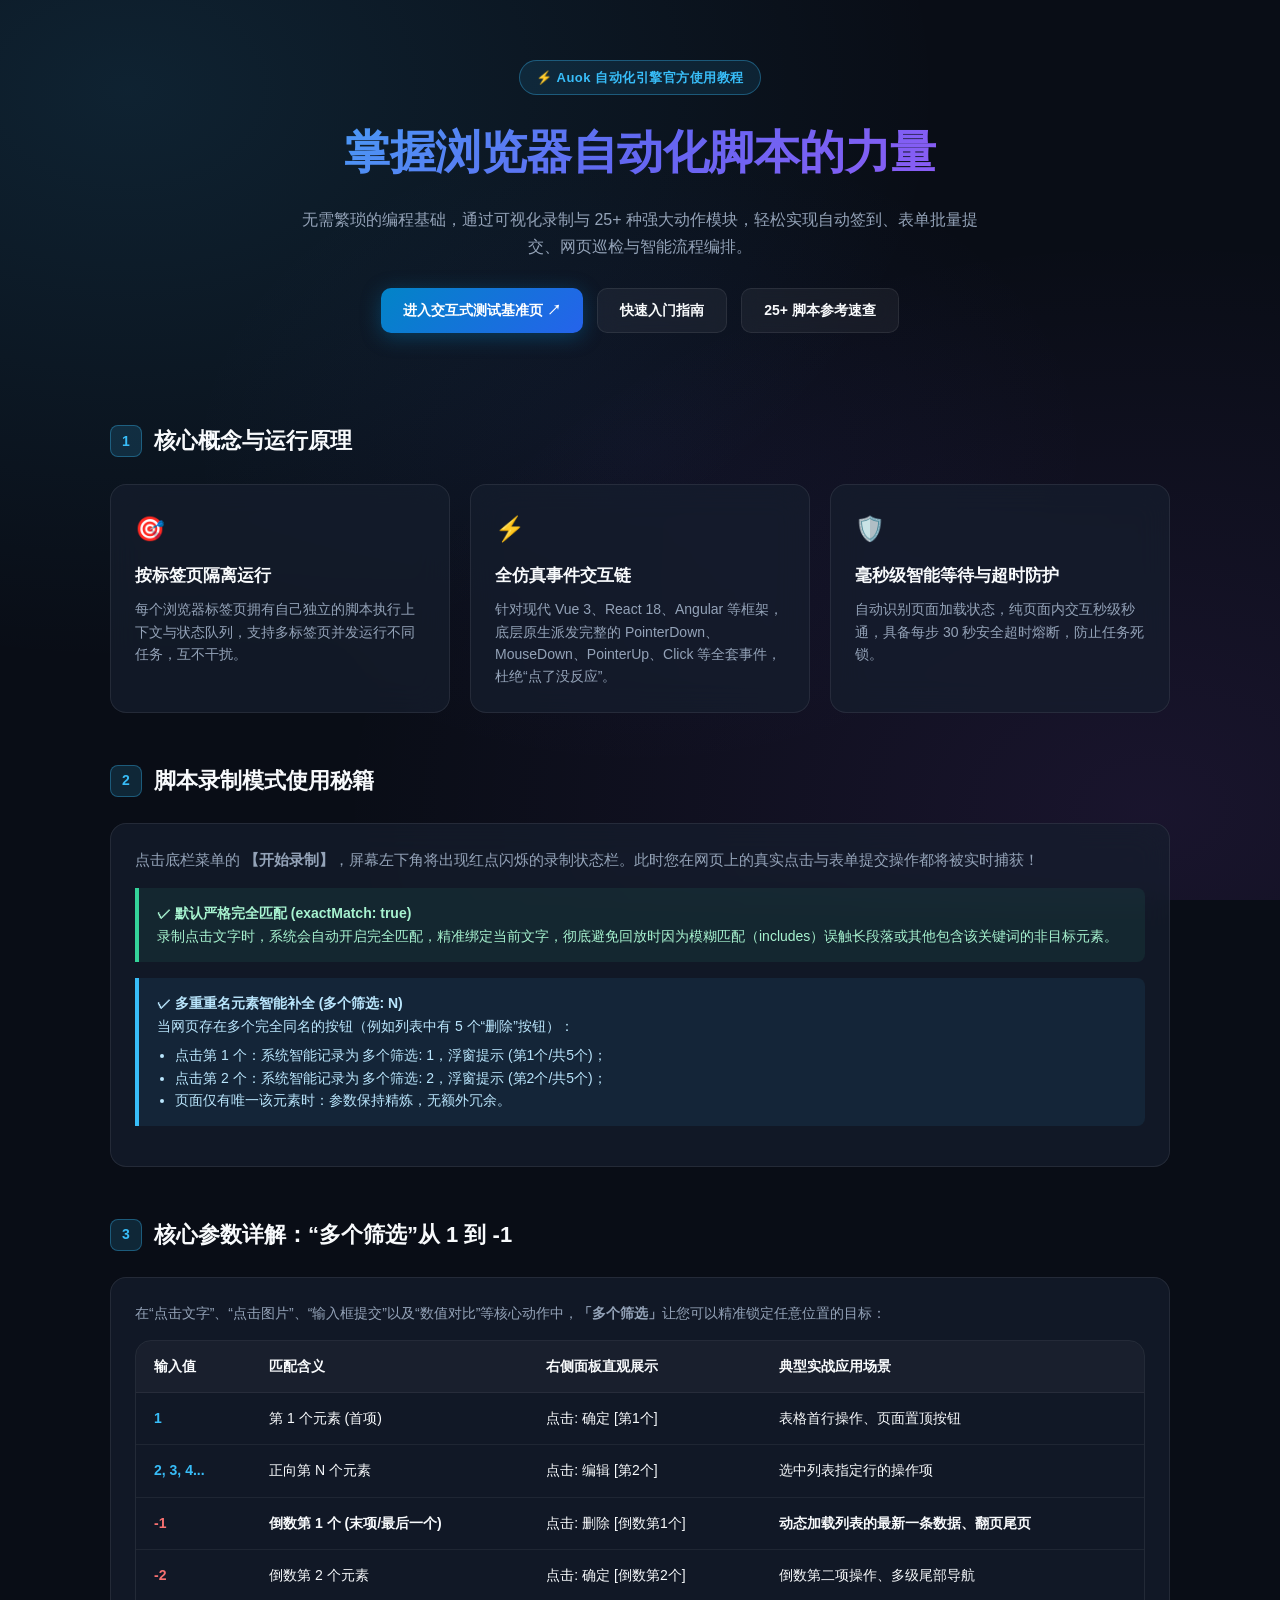
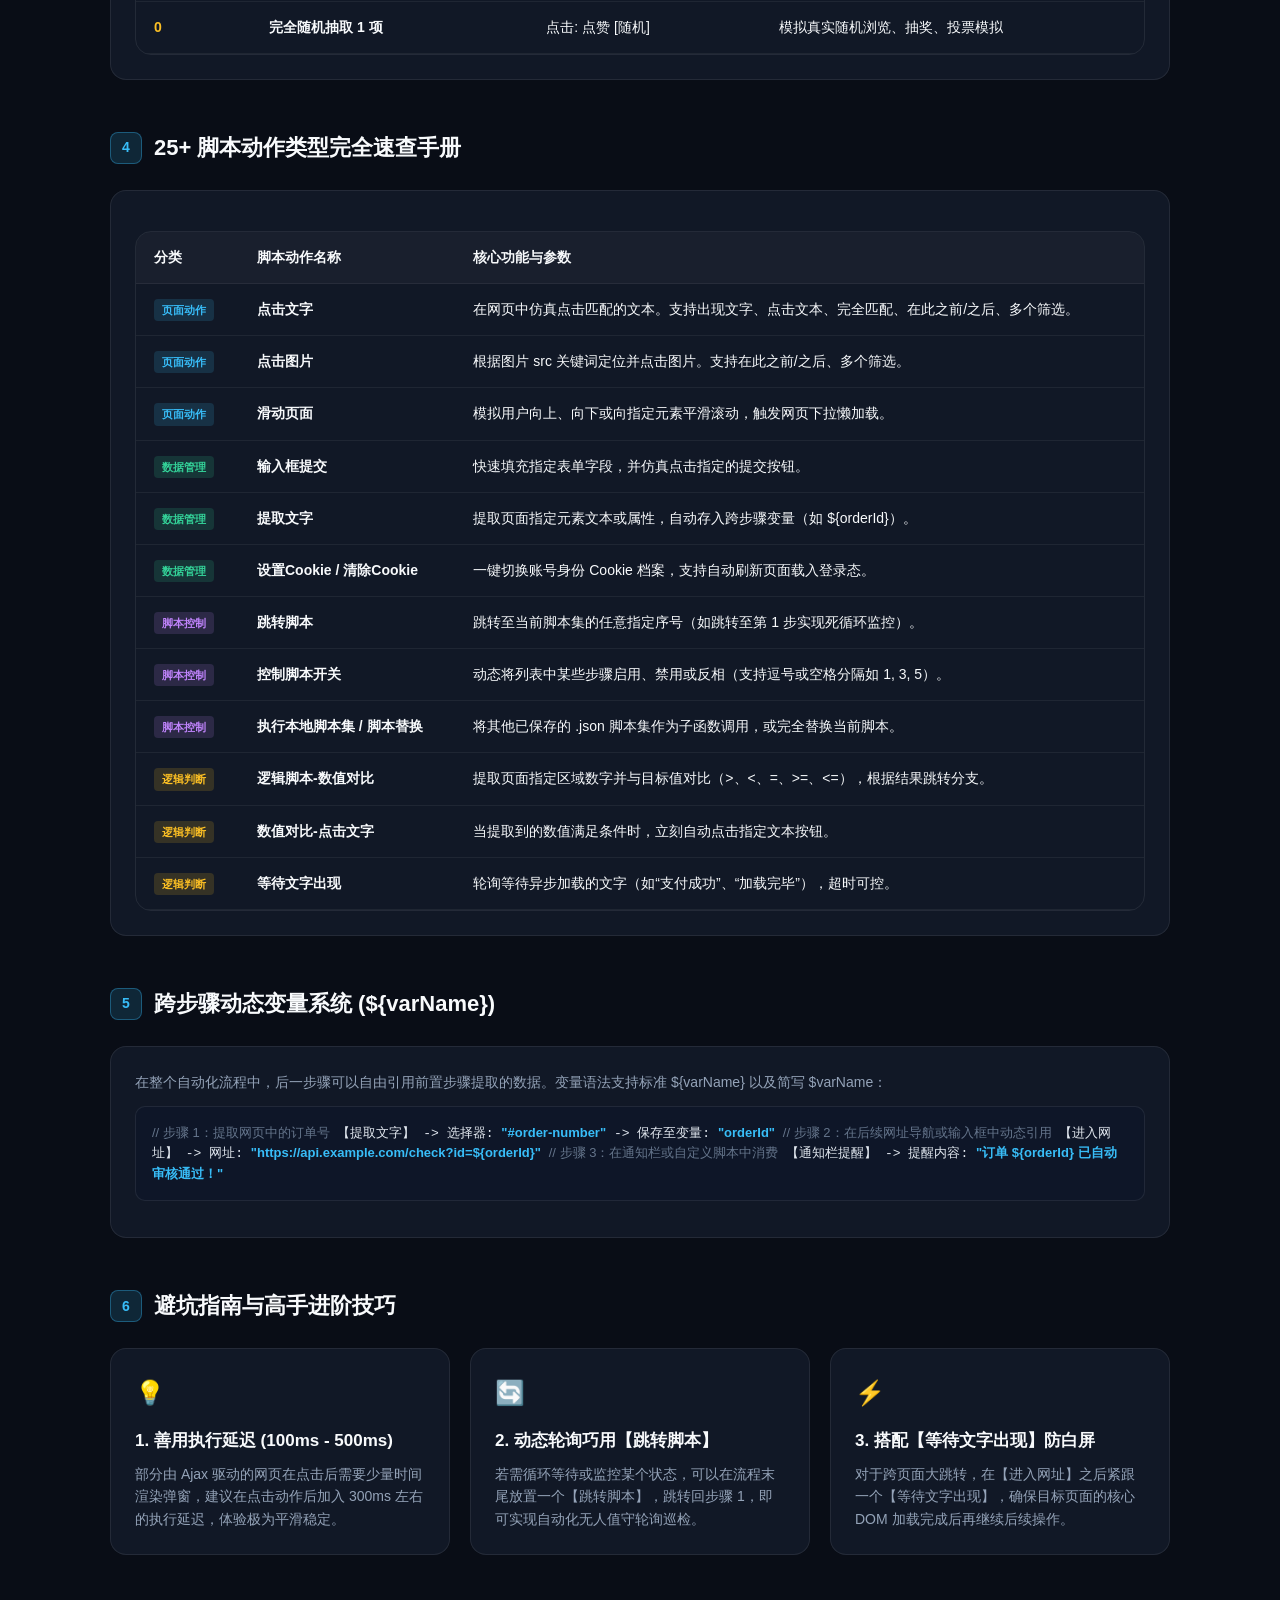
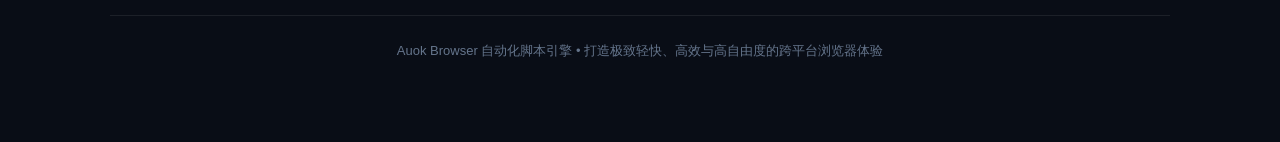
==== assets/guide.html @ c499e5ed "added" ====
<!DOCTYPE html>
<html lang="zh-CN">
<head>
  <meta charset="UTF-8">
  <meta name="viewport" content="width=device-width, initial-scale=1.0">
  <title>Auok 浏览器自动化脚本引擎完全指南教程</title>
  <style>
    :root {
      --bg-dark: #090d16;
      --bg-card: rgba(22, 30, 46, 0.7);
      --bg-card-hover: rgba(30, 41, 64, 0.85);
      --border: rgba(255, 255, 255, 0.08);
      --border-active: rgba(56, 189, 248, 0.35);
      --primary: #38bdf8;
      --primary-gradient: linear-gradient(135deg, #38bdf8 0%, #6366f1 50%, #a855f7 100%);
      --accent-purple: #c084fc;
      --accent-green: #34d399;
      --accent-amber: #fbbf24;
      --accent-rose: #fb7185;
      --text-main: #f8fafc;
      --text-sub: #94a3b8;
      --text-dim: #64748b;
      --code-bg: rgba(15, 23, 42, 0.85);
      --radius-lg: 16px;
      --radius-md: 10px;
    }

    * {
      box-sizing: border-box;
      margin: 0;
      padding: 0;
      font-family: -apple-system, BlinkMacSystemFont, "Segoe UI", Roboto, "PingFang SC", "Microsoft YaHei", sans-serif;
    }

    body {
      background-color: var(--bg-dark);
      background-image: 
        radial-gradient(at 10% 10%, rgba(56, 189, 248, 0.12) 0px, transparent 50%),
        radial-gradient(at 90% 90%, rgba(168, 85, 247, 0.1) 0px, transparent 50%),
        radial-gradient(at 50% 50%, rgba(99, 102, 241, 0.06) 0px, transparent 50%);
      background-attachment: fixed;
      color: var(--text-main);
      line-height: 1.65;
      padding-bottom: 80px;
    }

    /* Container & Layout */
    .container {
      max-width: 1100px;
      margin: 0 auto;
      padding: 0 20px;
    }

    /* Hero Banner */
    .hero {
      padding: 60px 0 40px;
      text-align: center;
      position: relative;
    }
    .hero-badge {
      display: inline-flex;
      align-items: center;
      gap: 6px;
      padding: 6px 16px;
      border-radius: 9999px;
      background: rgba(56, 189, 248, 0.1);
      border: 1px solid var(--border-active);
      color: var(--primary);
      font-size: 13px;
      font-weight: 600;
      margin-bottom: 20px;
      letter-spacing: 0.5px;
    }
    .hero h1 {
      font-size: clamp(32px, 5vw, 46px);
      font-weight: 800;
      background: var(--primary-gradient);
      -webkit-background-clip: text;
      background-clip: text;
      -webkit-text-fill-color: transparent;
      margin-bottom: 16px;
      letter-spacing: -0.5px;
    }
    .hero p {
      font-size: 16px;
      color: var(--text-sub);
      max-width: 700px;
      margin: 0 auto 28px;
    }
    .hero-actions {
      display: flex;
      justify-content: center;
      gap: 14px;
      flex-wrap: wrap;
    }

    /* Modern Buttons */
    .btn {
      display: inline-flex;
      align-items: center;
      gap: 8px;
      padding: 10px 22px;
      border-radius: var(--radius-md);
      font-size: 14px;
      font-weight: 600;
      text-decoration: none;
      transition: all 0.25s ease;
      cursor: pointer;
      border: none;
    }
    .btn-primary {
      background: linear-gradient(135deg, #0284c7, #2563eb);
      color: #fff;
      box-shadow: 0 4px 20px rgba(2, 132, 199, 0.35);
    }
    .btn-primary:hover {
      box-shadow: 0 6px 24px rgba(2, 132, 199, 0.5);
      transform: translateY(-2px);
    }
    .btn-glass {
      background: rgba(255, 255, 255, 0.05);
      color: var(--text-main);
      border: 1px solid var(--border);
      backdrop-filter: blur(10px);
    }
    .btn-glass:hover {
      background: rgba(255, 255, 255, 0.1);
      border-color: var(--border-active);
      transform: translateY(-2px);
    }

    /* Section Styles */
    section {
      margin-top: 50px;
    }
    .section-header {
      margin-bottom: 24px;
      display: flex;
      align-items: center;
      gap: 12px;
    }
    .section-num {
      width: 32px;
      height: 32px;
      border-radius: 8px;
      background: rgba(56, 189, 248, 0.15);
      color: var(--primary);
      display: flex;
      align-items: center;
      justify-content: center;
      font-weight: 700;
      font-size: 14px;
      border: 1px solid var(--border-active);
    }
    .section-title {
      font-size: 22px;
      font-weight: 700;
      color: var(--text-main);
    }

    /* Glass Cards */
    .card-grid {
      display: grid;
      grid-template-columns: repeat(auto-fit, minmax(320px, 1fr));
      gap: 20px;
    }
    .card {
      background: var(--bg-card);
      backdrop-filter: blur(16px);
      -webkit-backdrop-filter: blur(16px);
      border: 1px solid var(--border);
      border-radius: var(--radius-lg);
      padding: 24px;
      transition: all 0.3s ease;
      position: relative;
      overflow: hidden;
    }
    .card:hover {
      background: var(--bg-card-hover);
      border-color: var(--border-active);
      box-shadow: 0 12px 30px -10px rgba(0, 0, 0, 0.4);
      transform: translateY(-2px);
    }
    .card-icon {
      font-size: 24px;
      margin-bottom: 14px;
      display: inline-block;
    }
    .card h3 {
      font-size: 17px;
      font-weight: 600;
      margin-bottom: 8px;
      color: var(--text-main);
    }
    .card p {
      font-size: 14px;
      color: var(--text-sub);
      line-height: 1.6;
    }

    /* Highlight Alerts */
    .alert {
      background: rgba(56, 189, 248, 0.08);
      border-left: 4px solid var(--primary);
      border-radius: 0 8px 8px 0;
      padding: 14px 18px;
      margin: 16px 0;
      font-size: 14px;
      color: #bae6fd;
    }
    .alert-success {
      background: rgba(52, 211, 153, 0.08);
      border-left-color: var(--accent-green);
      color: #a7f3d0;
    }
    .alert-warning {
      background: rgba(251, 191, 36, 0.08);
      border-left-color: var(--accent-amber);
      color: #fde68a;
    }

    /* Code Blocks & Examples */
    .code-box {
      background: var(--code-bg);
      border: 1px solid rgba(255, 255, 255, 0.08);
      border-radius: var(--radius-md);
      padding: 16px;
      margin: 12px 0;
      font-family: Consolas, Monaco, "Courier New", monospace;
      font-size: 13px;
      color: #e2e8f0;
      overflow-x: auto;
      line-height: 1.5;
    }
    .code-box .highlight {
      color: var(--primary);
      font-weight: bold;
    }
    .code-box .comment {
      color: var(--text-dim);
    }

    /* Interactive Table */
    .table-box {
      width: 100%;
      overflow-x: auto;
      border: 1px solid var(--border);
      border-radius: var(--radius-lg);
      margin-top: 16px;
    }
    table {
      width: 100%;
      border-collapse: collapse;
      font-size: 14px;
      text-align: left;
    }
    th, td {
      padding: 14px 18px;
      border-bottom: 1px solid rgba(255, 255, 255, 0.06);
    }
    th {
      background: rgba(255, 255, 255, 0.03);
      color: var(--text-main);
      font-weight: 600;
    }
    tr:hover td {
      background: rgba(255, 255, 255, 0.02);
    }
    .tag {
      display: inline-block;
      padding: 2px 8px;
      border-radius: 4px;
      font-size: 11px;
      font-weight: 600;
    }
    .tag-blue { background: rgba(56, 189, 248, 0.15); color: #38bdf8; }
    .tag-purple { background: rgba(192, 132, 252, 0.15); color: #c084fc; }
    .tag-green { background: rgba(52, 211, 153, 0.15); color: #34d399; }
    .tag-amber { background: rgba(251, 191, 36, 0.15); color: #fbbf24; }

    /* Footer */
    footer {
      text-align: center;
      margin-top: 60px;
      padding-top: 24px;
      border-top: 1px solid var(--border);
      color: var(--text-dim);
      font-size: 13px;
    }
  </style>
</head>
<body>
  <div class="container">
    <!-- Hero Banner -->
    <header class="hero">
      <div class="hero-badge">⚡ Auok 自动化引擎官方使用教程</div>
      <h1>掌握浏览器自动化脚本的力量</h1>
      <p>无需繁琐的编程基础，通过可视化录制与 25+ 种强大动作模块，轻松实现自动签到、表单批量提交、网页巡检与智能流程编排。</p>
      <div class="hero-actions">
        <a href="test_page.html" class="btn btn-primary">进入交互式测试基准页 ↗</a>
        <a href="#quickstart" class="btn btn-glass">快速入门指南</a>
        <a href="#script-types" class="btn btn-glass">25+ 脚本参考速查</a>
      </div>
    </header>

    <!-- 1. 快速入门 -->
    <section id="quickstart">
      <div class="section-header">
        <div class="section-num">1</div>
        <h2 class="section-title">核心概念与运行原理</h2>
      </div>
      <div class="card-grid">
        <div class="card">
          <div class="card-icon">🎯</div>
          <h3>按标签页隔离运行</h3>
          <p>每个浏览器标签页拥有自己独立的脚本执行上下文与状态队列，支持多标签页并发运行不同任务，互不干扰。</p>
        </div>
        <div class="card">
          <div class="card-icon">⚡</div>
          <h3>全仿真事件交互链</h3>
          <p>针对现代 Vue 3、React 18、Angular 等框架，底层原生派发完整的 PointerDown、MouseDown、PointerUp、Click 等全套事件，杜绝“点了没反应”。</p>
        </div>
        <div class="card">
          <div class="card-icon">🛡️</div>
          <h3>毫秒级智能等待与超时防护</h3>
          <p>自动识别页面加载状态，纯页面内交互秒级秒通，具备每步 30 秒安全超时熔断，防止任务死锁。</p>
        </div>
      </div>
    </section>

    <!-- 2. 可视化录制模式秘籍 -->
    <section id="recording">
      <div class="section-header">
        <div class="section-num">2</div>
        <h2 class="section-title">脚本录制模式使用秘籍</h2>
      </div>
      <div class="card">
        <p style="margin-bottom: 14px; font-size: 15px;">
          点击底栏菜单的 <strong>【开始录制】</strong>，屏幕左下角将出现红点闪烁的录制状态栏。此时您在网页上的真实点击与表单提交操作都将被实时捕获！
        </p>

        <div class="alert alert-success">
          <strong>✓ 默认严格完全匹配 (exactMatch: true)</strong><br>
          录制点击文字时，系统会自动开启完全匹配，精准绑定当前文字，彻底避免回放时因为模糊匹配（includes）误触长段落或其他包含该关键词的非目标元素。
        </div>

        <div class="alert">
          <strong>✓ 多重重名元素智能补全 (多个筛选: N)</strong><br>
          当网页存在多个完全同名的按钮（例如列表中有 5 个“删除”按钮）：
          <ul style="margin: 6px 0 0 18px; line-height: 1.6;">
            <li>点击第 1 个：系统智能记录为 <code>多个筛选: 1</code>，浮窗提示 <code>(第1个/共5个)</code>；</li>
            <li>点击第 2 个：系统智能记录为 <code>多个筛选: 2</code>，浮窗提示 <code>(第2个/共5个)</code>；</li>
            <li>页面仅有唯一该元素时：参数保持精炼，无额外冗余。</li>
          </ul>
        </div>
      </div>
    </section>

    <!-- 3. “多个筛选”参数核心法则 -->
    <section id="multi-selection">
      <div class="section-header">
        <div class="section-num">3</div>
        <h2 class="section-title">核心参数详解：“多个筛选”从 1 到 -1</h2>
      </div>
      <div class="card">
        <p style="margin-bottom: 14px;">
          在“点击文字”、“点击图片”、“输入框提交”以及“数值对比”等核心动作中，<strong>「多个筛选」</strong>让您可以精准锁定任意位置的目标：
        </p>
        <div class="table-box">
          <table>
            <thead>
              <tr>
                <th>输入值</th>
                <th>匹配含义</th>
                <th>右侧面板直观展示</th>
                <th>典型实战应用场景</th>
              </tr>
            </thead>
            <tbody>
              <tr>
                <td><strong style="color: #38bdf8;">1</strong></td>
                <td>第 1 个元素 (首项)</td>
                <td><code>点击: 确定 [第1个]</code></td>
                <td>表格首行操作、页面置顶按钮</td>
              </tr>
              <tr>
                <td><strong style="color: #38bdf8;">2, 3, 4...</strong></td>
                <td>正向第 N 个元素</td>
                <td><code>点击: 编辑 [第2个]</code></td>
                <td>选中列表指定行的操作项</td>
              </tr>
              <tr>
                <td><strong style="color: #f87171;">-1</strong></td>
                <td><strong>倒数第 1 个 (末项/最后一个)</strong></td>
                <td><code>点击: 删除 [倒数第1个]</code></td>
                <td><strong>动态加载列表的最新一条数据、翻页尾页</strong></td>
              </tr>
              <tr>
                <td><strong style="color: #f87171;">-2</strong></td>
                <td>倒数第 2 个元素</td>
                <td><code>点击: 确定 [倒数第2个]</code></td>
                <td>倒数第二项操作、多级尾部导航</td>
              </tr>
              <tr>
                <td><strong style="color: #fbbf24;">0</strong></td>
                <td><strong>完全随机抽取 1 项</strong></td>
                <td><code>点击: 点赞 [随机]</code></td>
                <td>模拟真实随机浏览、抽奖、投票模拟</td>
              </tr>
            </tbody>
          </table>
        </div>
      </div>
    </section>

    <!-- 4. 25+ 脚本类型参考手册 -->
    <section id="script-types">
      <div class="section-header">
        <div class="section-num">4</div>
        <h2 class="section-title">25+ 脚本动作类型完全速查手册</h2>
      </div>
      <div class="card">
        <div class="table-box">
          <table>
            <thead>
              <tr>
                <th>分类</th>
                <th>脚本动作名称</th>
                <th>核心功能与参数</th>
              </tr>
            </thead>
            <tbody>
              <tr>
                <td><span class="tag tag-blue">页面动作</span></td>
                <td><strong>点击文字</strong></td>
                <td>在网页中仿真点击匹配的文本。支持出现文字、点击文本、完全匹配、在此之前/之后、多个筛选。</td>
              </tr>
              <tr>
                <td><span class="tag tag-blue">页面动作</span></td>
                <td><strong>点击图片</strong></td>
                <td>根据图片 src 关键词定位并点击图片。支持在此之前/之后、多个筛选。</td>
              </tr>
              <tr>
                <td><span class="tag tag-blue">页面动作</span></td>
                <td><strong>滑动页面</strong></td>
                <td>模拟用户向上、向下或向指定元素平滑滚动，触发网页下拉懒加载。</td>
              </tr>
              <tr>
                <td><span class="tag tag-green">数据管理</span></td>
                <td><strong>输入框提交</strong></td>
                <td>快速填充指定表单字段，并仿真点击指定的提交按钮。</td>
              </tr>
              <tr>
                <td><span class="tag tag-green">数据管理</span></td>
                <td><strong>提取文字</strong></td>
                <td>提取页面指定元素文本或属性，自动存入跨步骤变量（如 <code>${orderId}</code>）。</td>
              </tr>
              <tr>
                <td><span class="tag tag-green">数据管理</span></td>
                <td><strong>设置Cookie / 清除Cookie</strong></td>
                <td>一键切换账号身份 Cookie 档案，支持自动刷新页面载入登录态。</td>
              </tr>
              <tr>
                <td><span class="tag tag-purple">脚本控制</span></td>
                <td><strong>跳转脚本</strong></td>
                <td>跳转至当前脚本集的任意指定序号（如跳转至第 1 步实现死循环监控）。</td>
              </tr>
              <tr>
                <td><span class="tag tag-purple">脚本控制</span></td>
                <td><strong>控制脚本开关</strong></td>
                <td>动态将列表中某些步骤启用、禁用或反相（支持逗号或空格分隔如 <code>1, 3, 5</code>）。</td>
              </tr>
              <tr>
                <td><span class="tag tag-purple">脚本控制</span></td>
                <td><strong>执行本地脚本集 / 脚本替换</strong></td>
                <td>将其他已保存的 <code>.json</code> 脚本集作为子函数调用，或完全替换当前脚本。</td>
              </tr>
              <tr>
                <td><span class="tag tag-amber">逻辑判断</span></td>
                <td><strong>逻辑脚本-数值对比</strong></td>
                <td>提取页面指定区域数字并与目标值对比（&gt;、&lt;、=、&gt;=、&lt;=），根据结果跳转分支。</td>
              </tr>
              <tr>
                <td><span class="tag tag-amber">逻辑判断</span></td>
                <td><strong>数值对比-点击文字</strong></td>
                <td>当提取到的数值满足条件时，立刻自动点击指定文本按钮。</td>
              </tr>
              <tr>
                <td><span class="tag tag-amber">逻辑判断</span></td>
                <td><strong>等待文字出现</strong></td>
                <td>轮询等待异步加载的文字（如“支付成功”、“加载完毕”），超时可控。</td>
              </tr>
            </tbody>
          </table>
        </div>
      </div>
    </section>

    <!-- 5. 变量系统与实战范例 -->
    <section id="variables">
      <div class="section-header">
        <div class="section-num">5</div>
        <h2 class="section-title">跨步骤动态变量系统 (${varName})</h2>
      </div>
      <div class="card">
        <p style="margin-bottom: 12px;">
          在整个自动化流程中，后一步骤可以自由引用前置步骤提取的数据。变量语法支持标准 <code>${varName}</code> 以及简写 <code>$varName</code>：
        </p>

        <div class="code-box">
<span class="comment">// 步骤 1：提取网页中的订单号</span>
【提取文字】 -> 选择器: <span class="highlight">"#order-number"</span> -> 保存至变量: <span class="highlight">"orderId"</span>

<span class="comment">// 步骤 2：在后续网址导航或输入框中动态引用</span>
【进入网址】 -> 网址: <span class="highlight">"https://api.example.com/check?id=${orderId}"</span>

<span class="comment">// 步骤 3：在通知栏或自定义脚本中消费</span>
【通知栏提醒】 -> 提醒内容: <span class="highlight">"订单 ${orderId} 已自动审核通过！"</span>
        </div>
      </div>
    </section>

    <!-- 6. 避坑指南与最佳实践 -->
    <section id="best-practices">
      <div class="section-header">
        <div class="section-num">6</div>
        <h2 class="section-title">避坑指南与高手进阶技巧</h2>
      </div>
      <div class="card-grid">
        <div class="card">
          <div class="card-icon">💡</div>
          <h3>1. 善用执行延迟 (100ms - 500ms)</h3>
          <p>部分由 Ajax 驱动的网页在点击后需要少量时间渲染弹窗，建议在点击动作后加入 300ms 左右的执行延迟，体验极为平滑稳定。</p>
        </div>
        <div class="card">
          <div class="card-icon">🔄</div>
          <h3>2. 动态轮询巧用【跳转脚本】</h3>
          <p>若需循环等待或监控某个状态，可以在流程末尾放置一个【跳转脚本】，跳转回步骤 1，即可实现自动化无人值守轮询巡检。</p>
        </div>
        <div class="card">
          <div class="card-icon">⚡</div>
          <h3>3. 搭配【等待文字出现】防白屏</h3>
          <p>对于跨页面大跳转，在【进入网址】之后紧跟一个【等待文字出现】，确保目标页面的核心 DOM 加载完成后再继续后续操作。</p>
        </div>
      </div>
    </section>

    <!-- Footer -->
    <footer>
      <p>Auok Browser 自动化脚本引擎 &bull; 打造极致轻快、高效与高自由度的跨平台浏览器体验</p>
    </footer>
  </div>
</body>
</html>
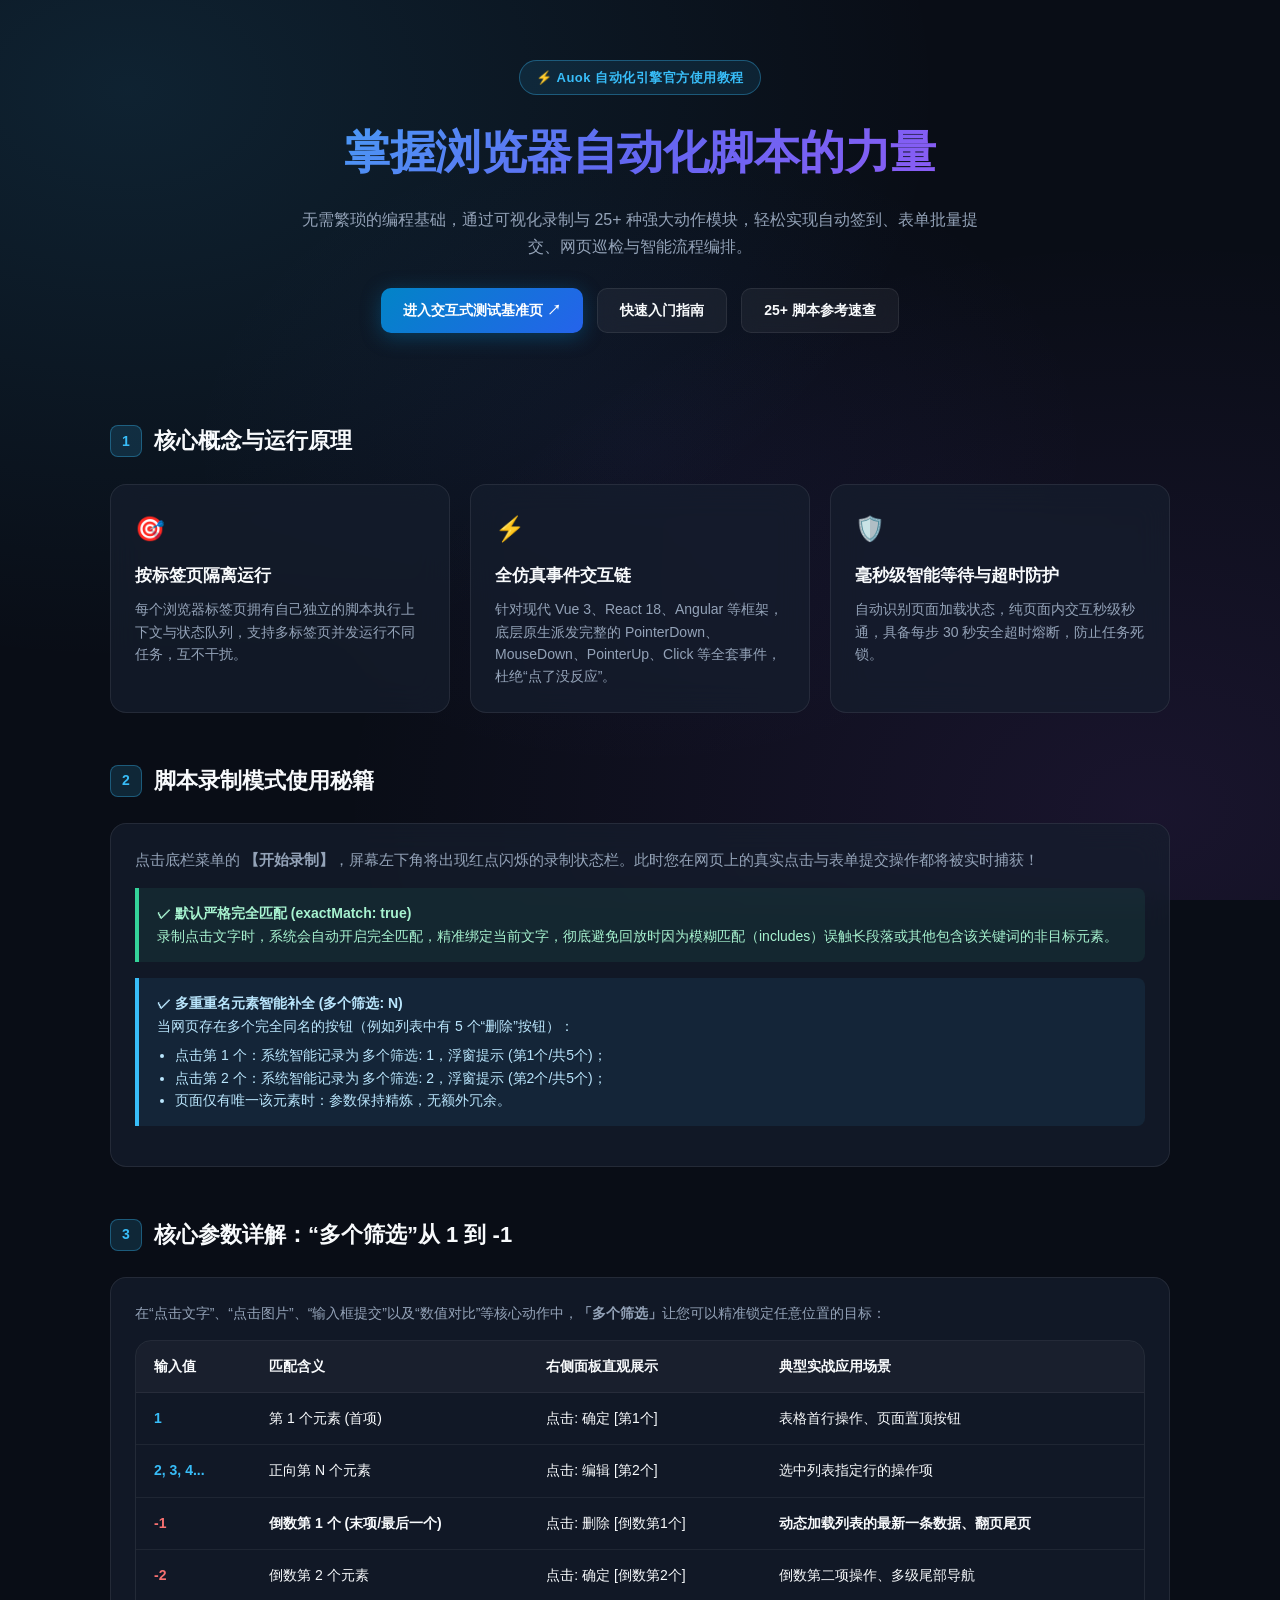
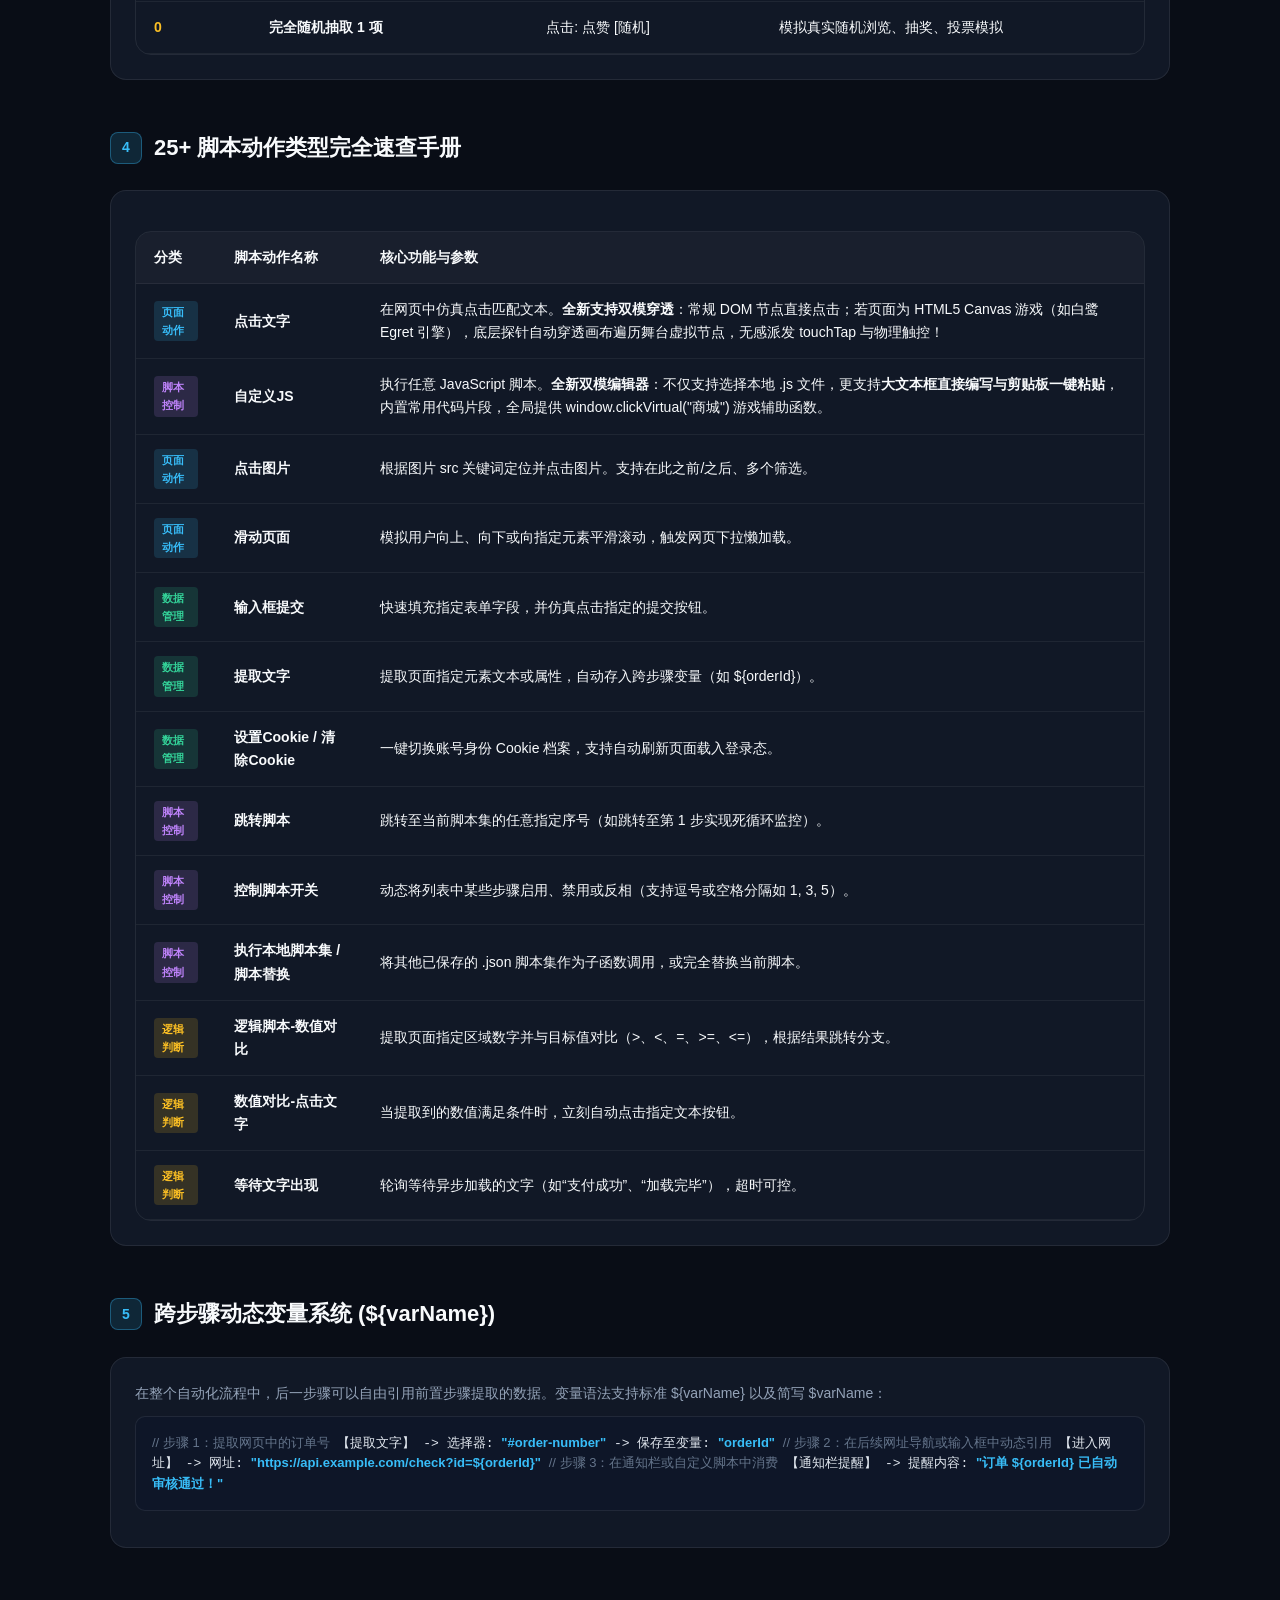
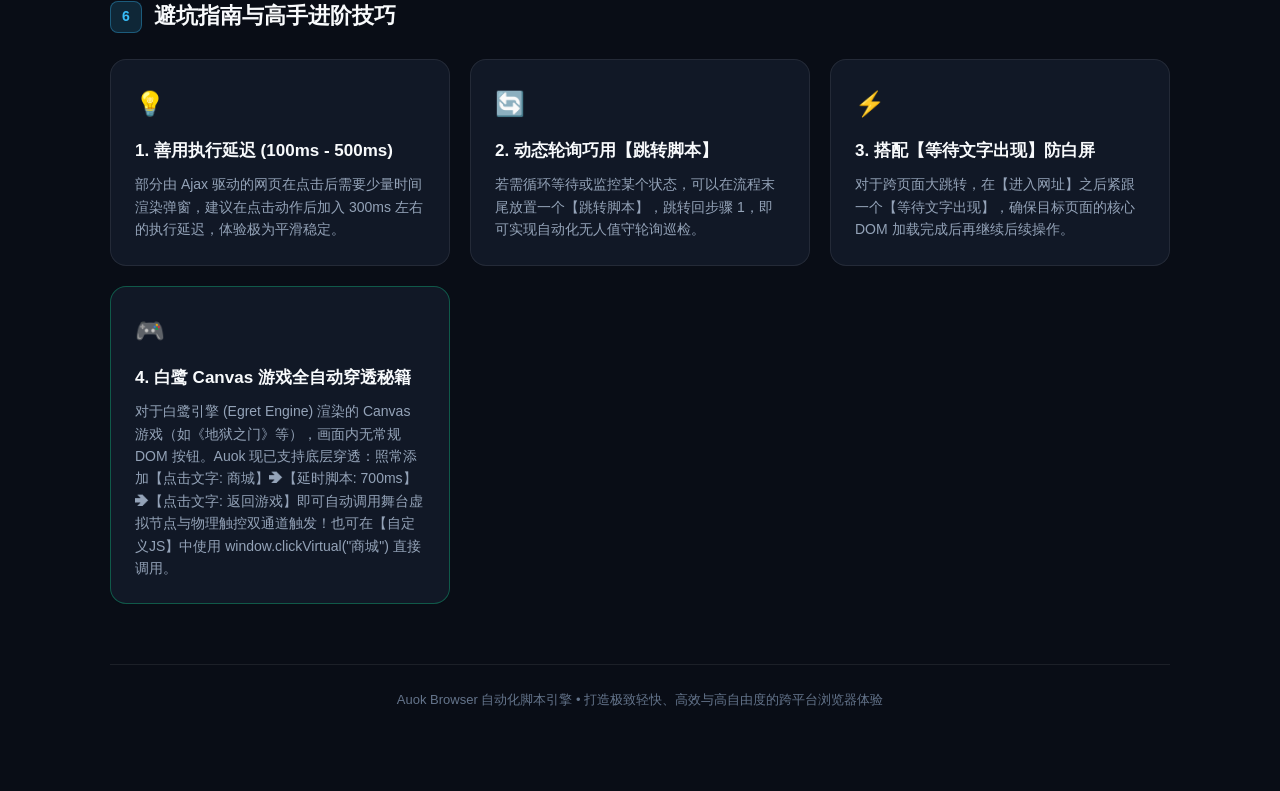
==== commit cd0e6f7f: "added" ====
--- a/assets/guide.html
+++ b/assets/guide.html
@@ -433,7 +433,12 @@
               <tr>
                 <td><span class="tag tag-blue">页面动作</span></td>
                 <td><strong>点击文字</strong></td>
-                <td>在网页中仿真点击匹配的文本。支持出现文字、点击文本、完全匹配、在此之前/之后、多个筛选。</td>
+                <td>在网页中仿真点击匹配文本。<strong>全新支持双模穿透</strong>：常规 DOM 节点直接点击；若页面为 HTML5 Canvas 游戏（如白鹭 Egret 引擎），底层探针自动穿透画布遍历舞台虚拟节点，无感派发 touchTap 与物理触控！</td>
+              </tr>
+              <tr>
+                <td><span class="tag tag-purple">脚本控制</span></td>
+                <td><strong>自定义JS</strong></td>
+                <td>执行任意 JavaScript 脚本。<strong>全新双模编辑器</strong>：不仅支持选择本地 <code>.js</code> 文件，更支持<strong>大文本框直接编写与剪贴板一键粘贴</strong>，内置常用代码片段，全局提供 <code>window.clickVirtual("商城")</code> 游戏辅助函数。</td>
               </tr>
               <tr>
                 <td><span class="tag tag-blue">页面动作</span></td>
@@ -541,6 +546,11 @@
           <div class="card-icon">⚡</div>
           <h3>3. 搭配【等待文字出现】防白屏</h3>
           <p>对于跨页面大跳转，在【进入网址】之后紧跟一个【等待文字出现】，确保目标页面的核心 DOM 加载完成后再继续后续操作。</p>
+        </div>
+        <div class="card" style="border-color: rgba(16, 185, 129, 0.4);">
+          <div class="card-icon">🎮</div>
+          <h3>4. 白鹭 Canvas 游戏全自动穿透秘籍</h3>
+          <p>对于白鹭引擎 (Egret Engine) 渲染的 Canvas 游戏（如《地狱之门》等），画面内无常规 DOM 按钮。Auok 现已支持底层穿透：照常添加【点击文字: 商城】➔【延时脚本: 700ms】➔【点击文字: 返回游戏】即可自动调用舞台虚拟节点与物理触控双通道触发！也可在【自定义JS】中使用 <code>window.clickVirtual("商城")</code> 直接调用。</p>
         </div>
       </div>
     </section>
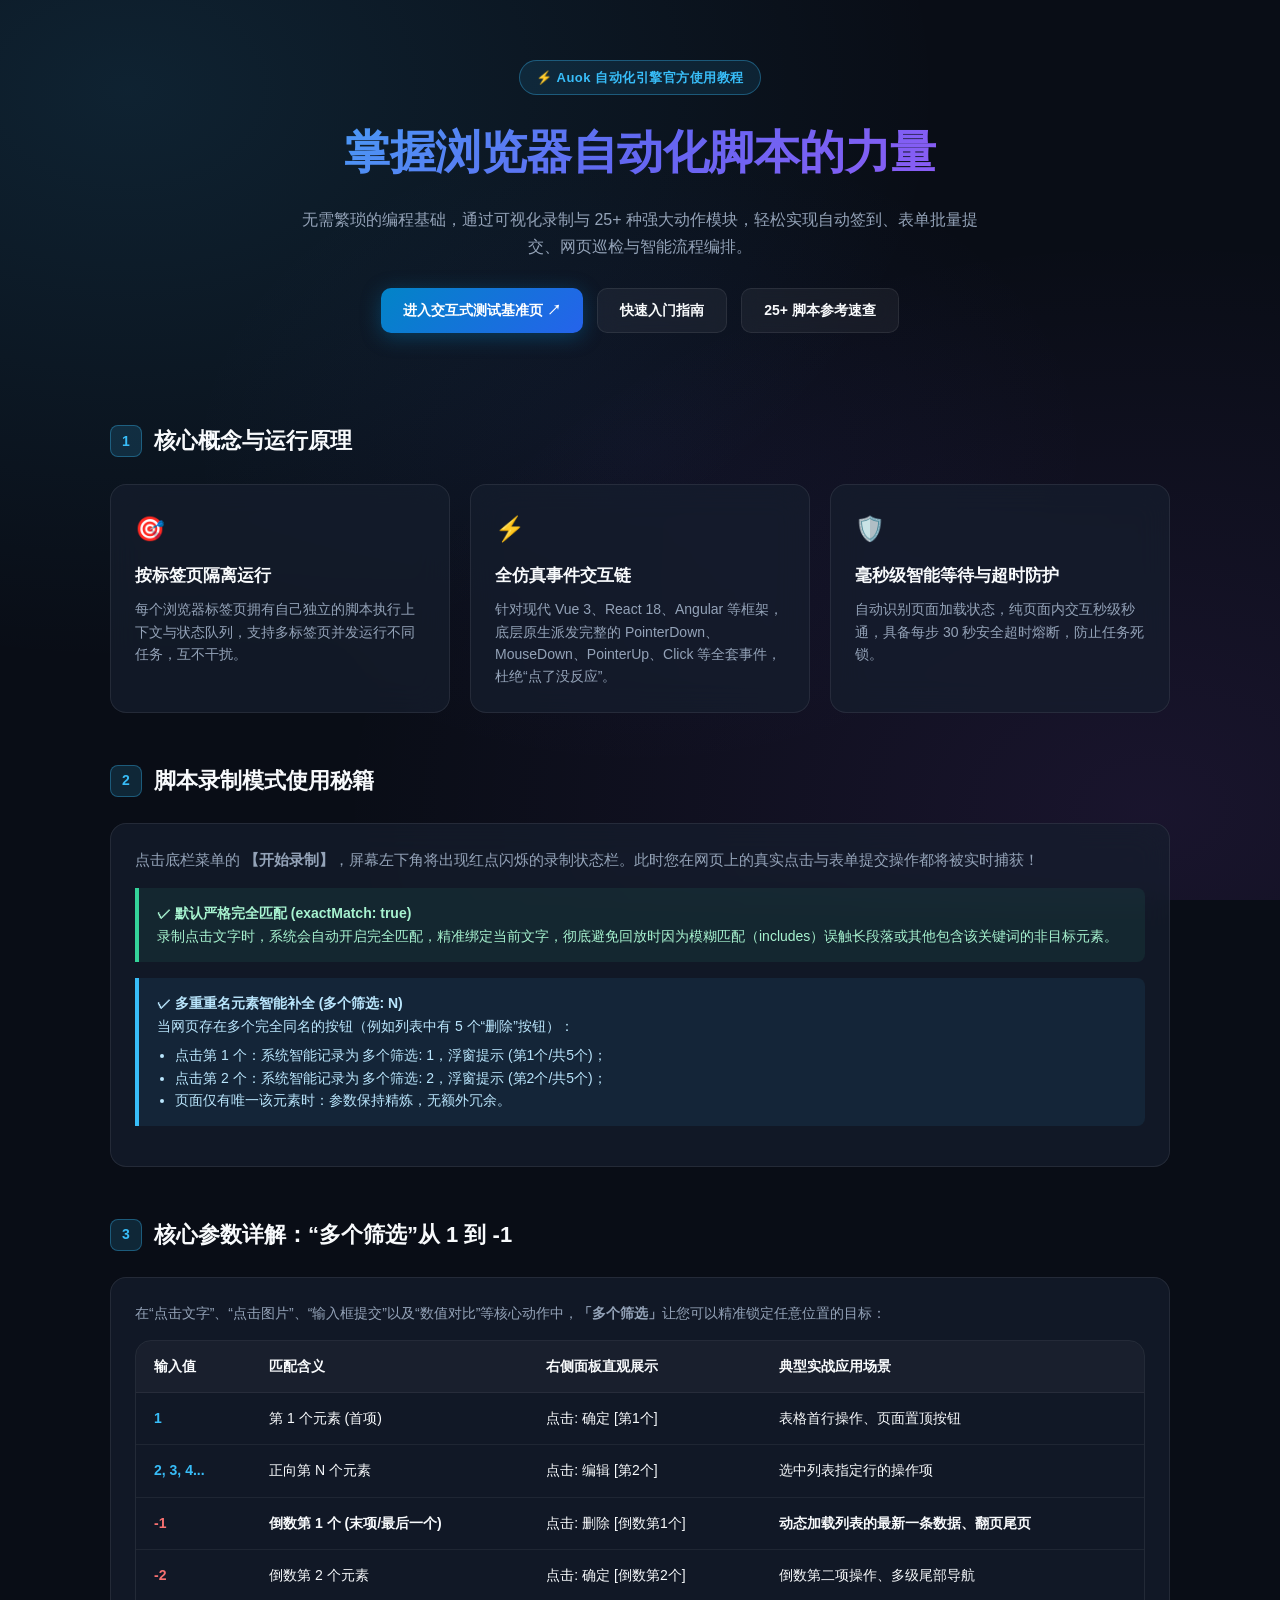
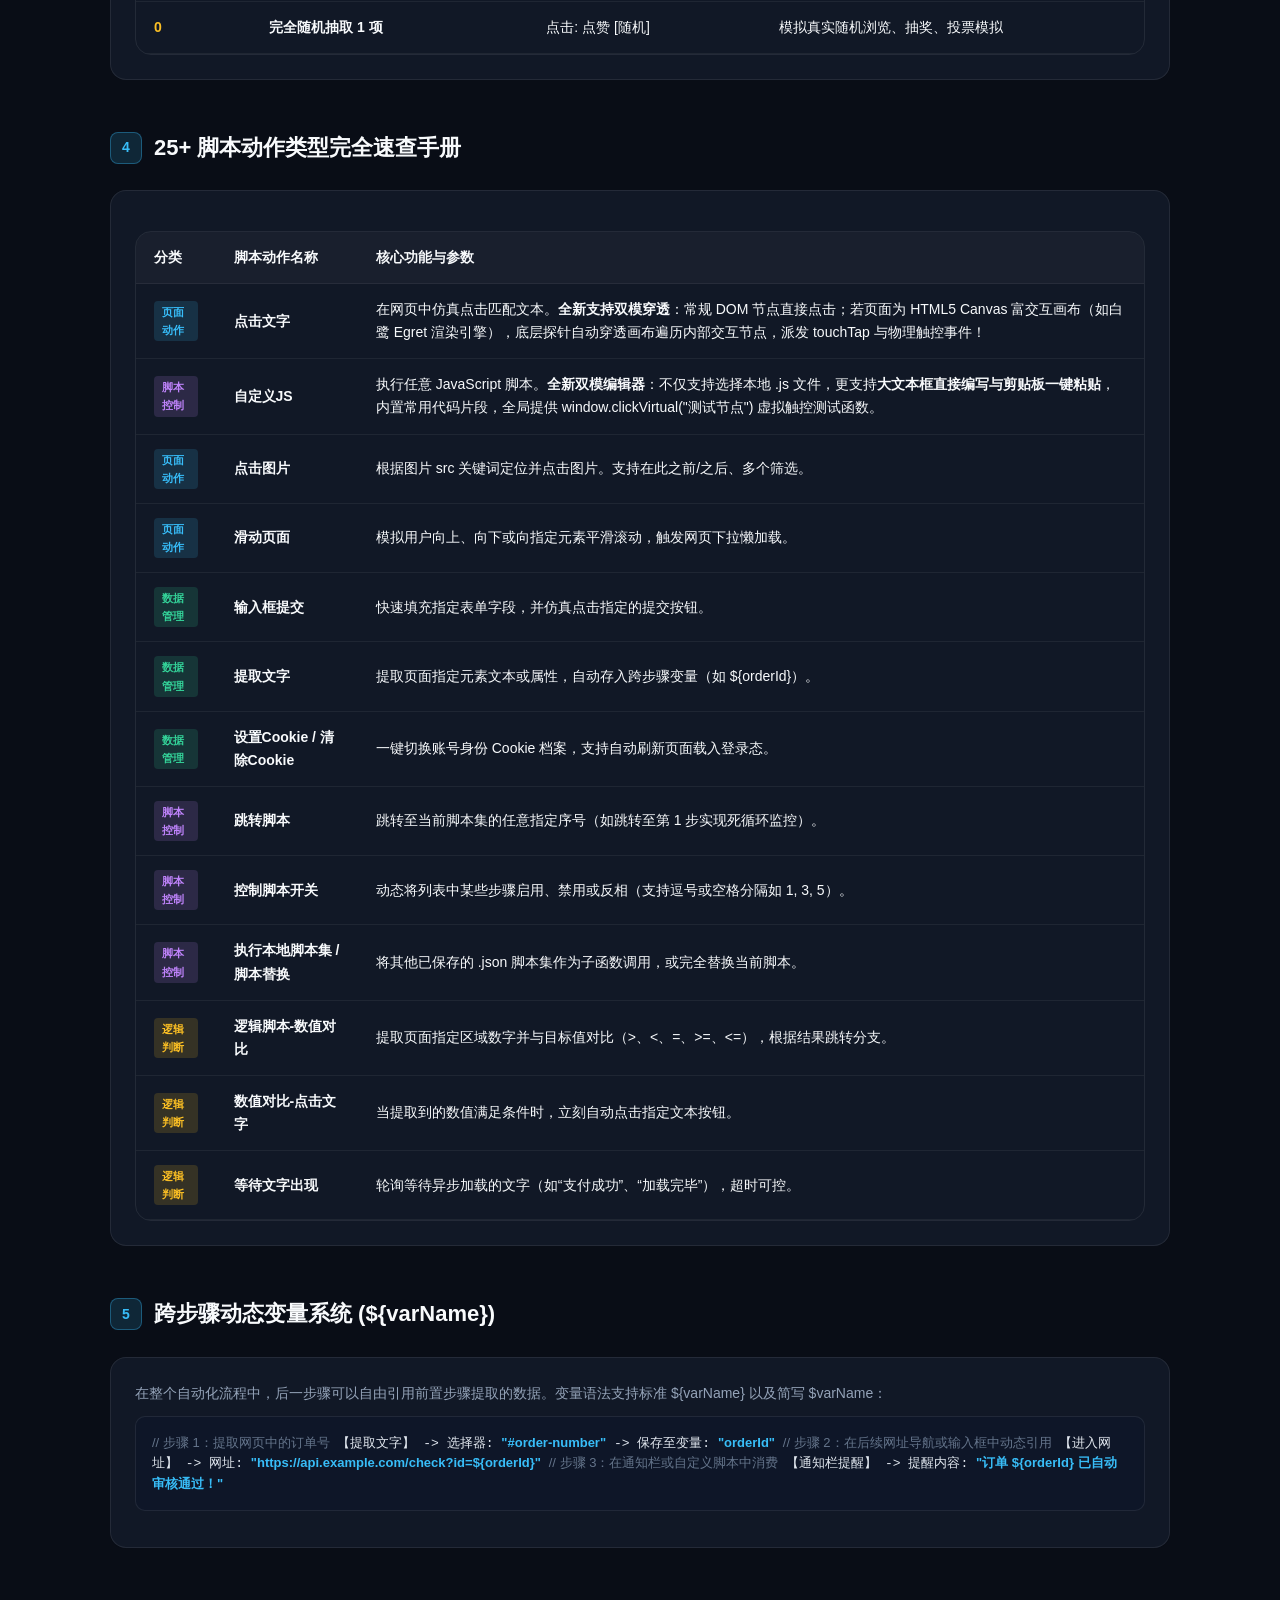
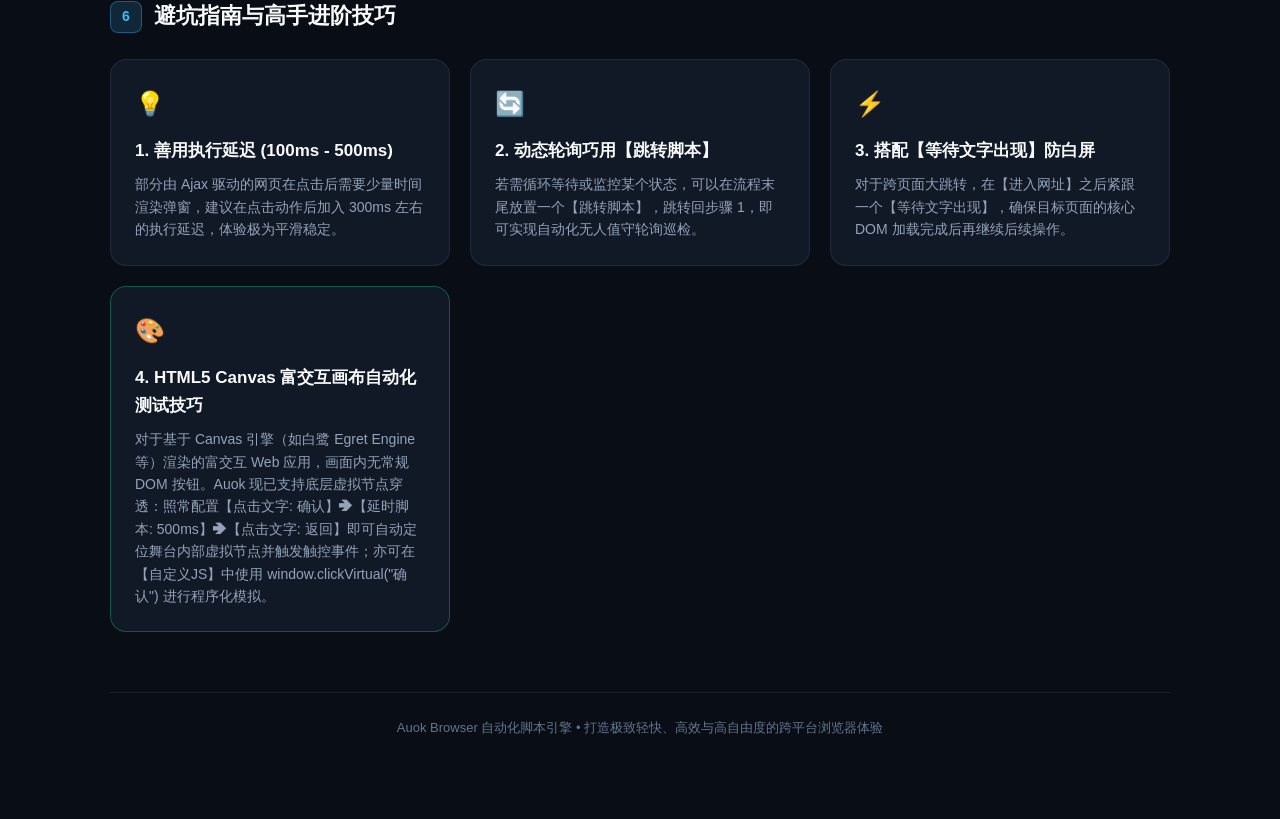
==== commit 019ba91e: "added" ====
--- a/assets/guide.html
+++ b/assets/guide.html
@@ -433,12 +433,12 @@
               <tr>
                 <td><span class="tag tag-blue">页面动作</span></td>
                 <td><strong>点击文字</strong></td>
-                <td>在网页中仿真点击匹配文本。<strong>全新支持双模穿透</strong>：常规 DOM 节点直接点击；若页面为 HTML5 Canvas 游戏（如白鹭 Egret 引擎），底层探针自动穿透画布遍历舞台虚拟节点，无感派发 touchTap 与物理触控！</td>
+                <td>在网页中仿真点击匹配文本。<strong>全新支持双模穿透</strong>：常规 DOM 节点直接点击；若页面为 HTML5 Canvas 富交互画布（如白鹭 Egret 渲染引擎），底层探针自动穿透画布遍历内部交互节点，派发 touchTap 与物理触控事件！</td>
               </tr>
               <tr>
                 <td><span class="tag tag-purple">脚本控制</span></td>
                 <td><strong>自定义JS</strong></td>
-                <td>执行任意 JavaScript 脚本。<strong>全新双模编辑器</strong>：不仅支持选择本地 <code>.js</code> 文件，更支持<strong>大文本框直接编写与剪贴板一键粘贴</strong>，内置常用代码片段，全局提供 <code>window.clickVirtual("商城")</code> 游戏辅助函数。</td>
+                <td>执行任意 JavaScript 脚本。<strong>全新双模编辑器</strong>：不仅支持选择本地 <code>.js</code> 文件，更支持<strong>大文本框直接编写与剪贴板一键粘贴</strong>，内置常用代码片段，全局提供 <code>window.clickVirtual("测试节点")</code> 虚拟触控测试函数。</td>
               </tr>
               <tr>
                 <td><span class="tag tag-blue">页面动作</span></td>
@@ -548,9 +548,9 @@
           <p>对于跨页面大跳转，在【进入网址】之后紧跟一个【等待文字出现】，确保目标页面的核心 DOM 加载完成后再继续后续操作。</p>
         </div>
         <div class="card" style="border-color: rgba(16, 185, 129, 0.4);">
-          <div class="card-icon">🎮</div>
-          <h3>4. 白鹭 Canvas 游戏全自动穿透秘籍</h3>
-          <p>对于白鹭引擎 (Egret Engine) 渲染的 Canvas 游戏（如《地狱之门》等），画面内无常规 DOM 按钮。Auok 现已支持底层穿透：照常添加【点击文字: 商城】➔【延时脚本: 700ms】➔【点击文字: 返回游戏】即可自动调用舞台虚拟节点与物理触控双通道触发！也可在【自定义JS】中使用 <code>window.clickVirtual("商城")</code> 直接调用。</p>
+          <div class="card-icon">🎨</div>
+          <h3>4. HTML5 Canvas 富交互画布自动化测试技巧</h3>
+          <p>对于基于 Canvas 引擎（如白鹭 Egret Engine 等）渲染的富交互 Web 应用，画面内无常规 DOM 按钮。Auok 现已支持底层虚拟节点穿透：照常配置【点击文字: 确认】➔【延时脚本: 500ms】➔【点击文字: 返回】即可自动定位舞台内部虚拟节点并触发触控事件；亦可在【自定义JS】中使用 <code>window.clickVirtual("确认")</code> 进行程序化模拟。</p>
         </div>
       </div>
     </section>
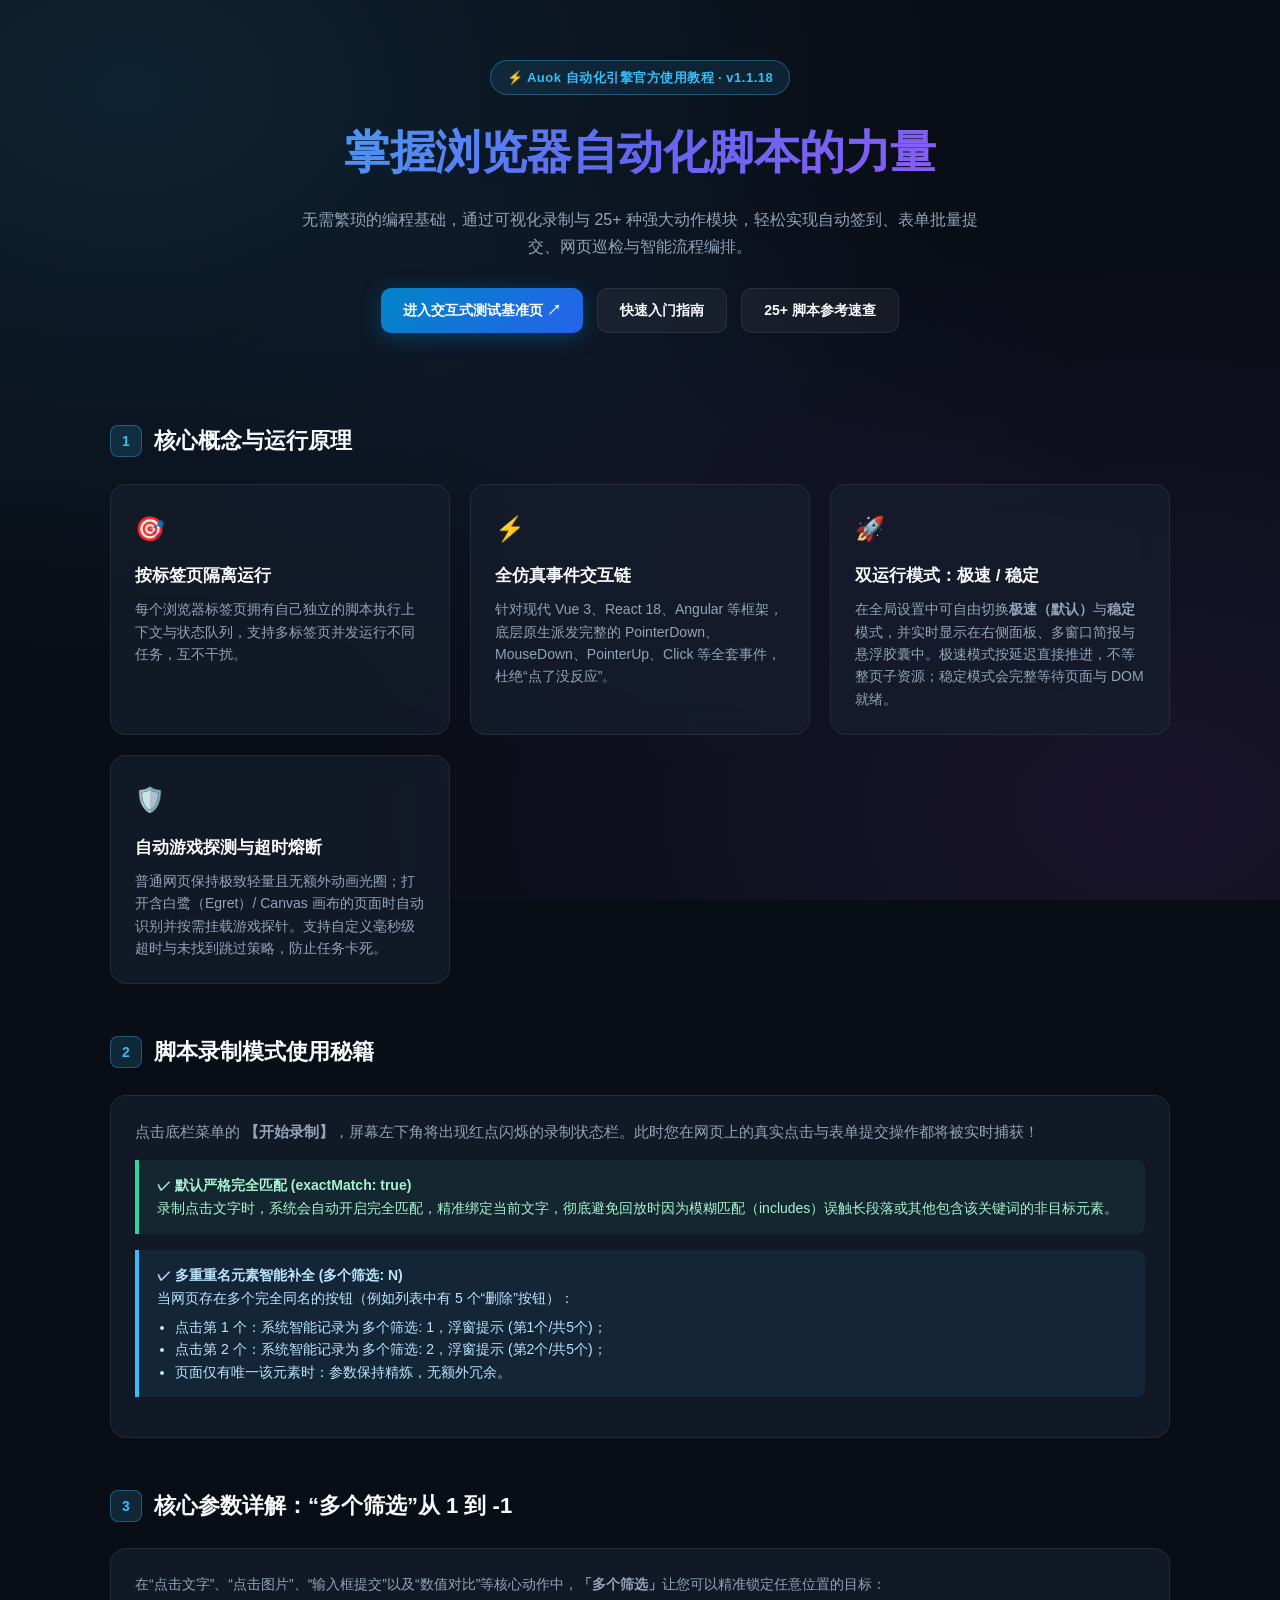
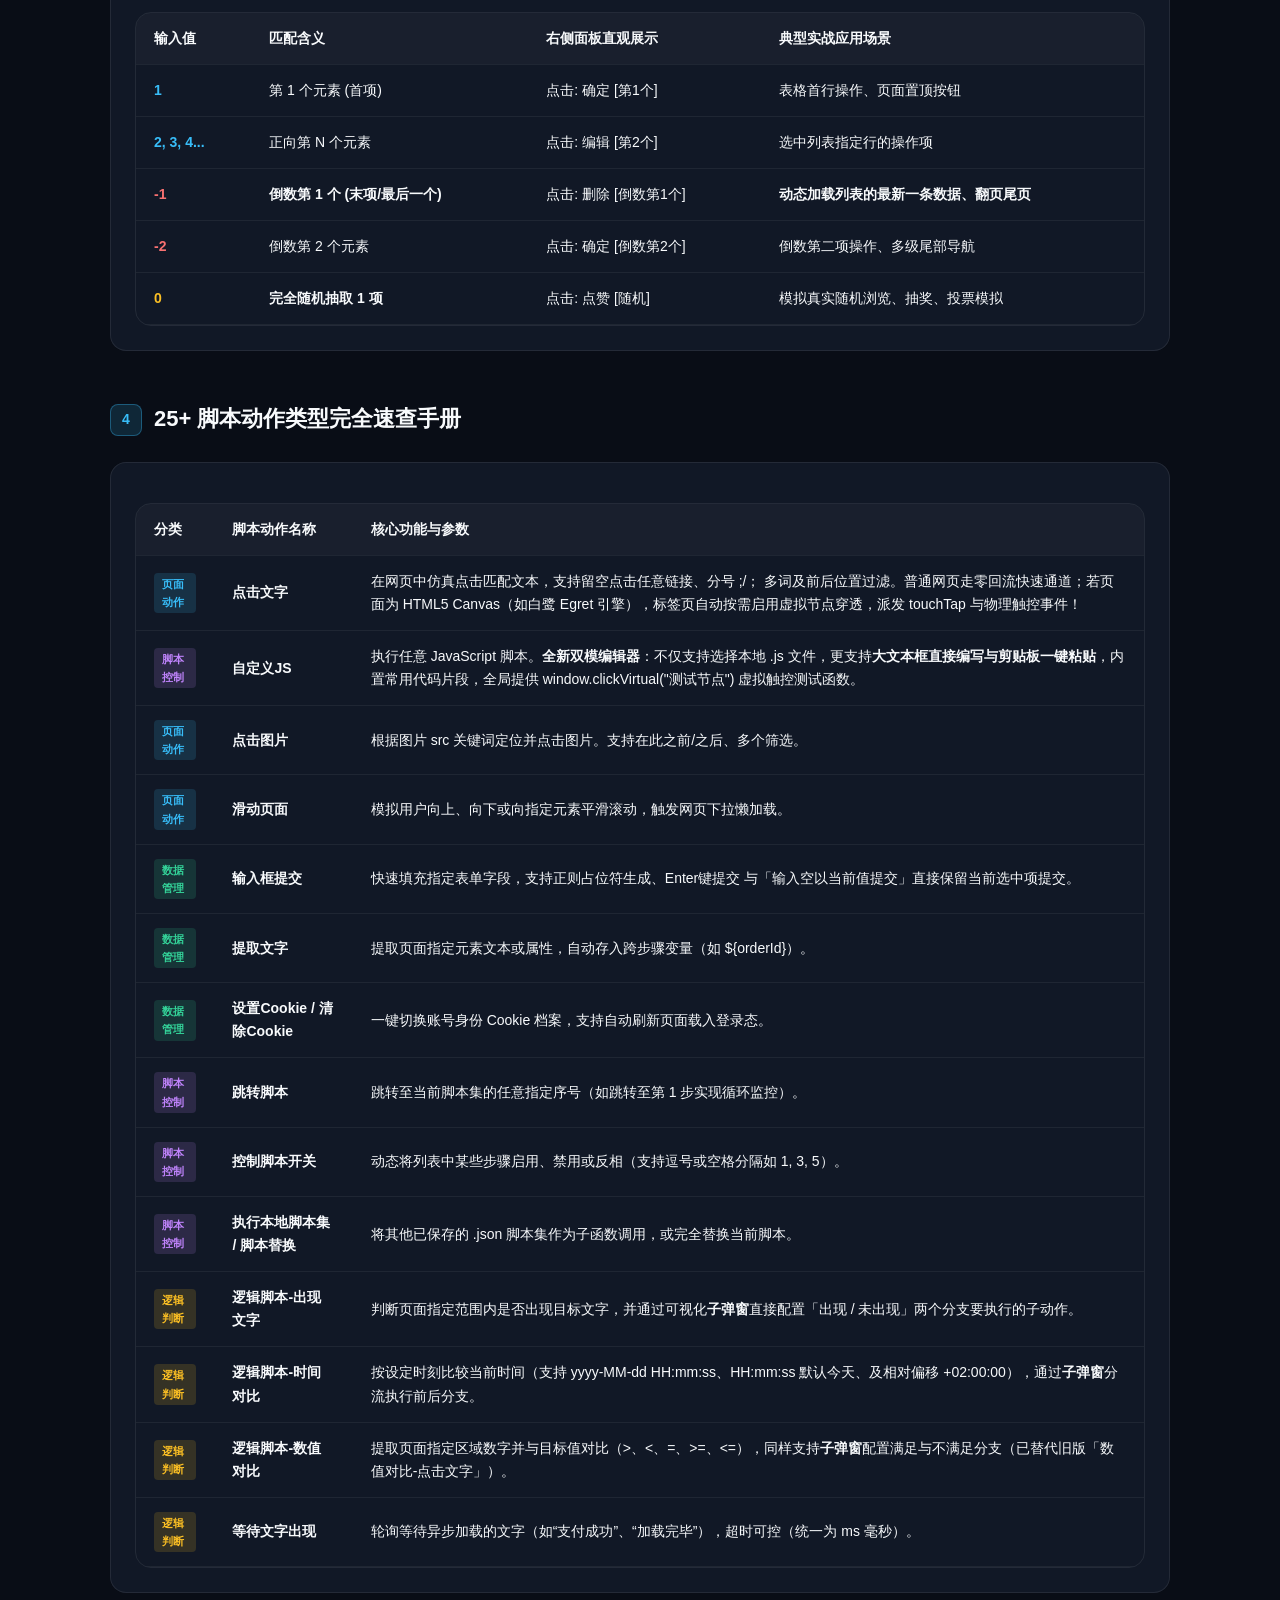
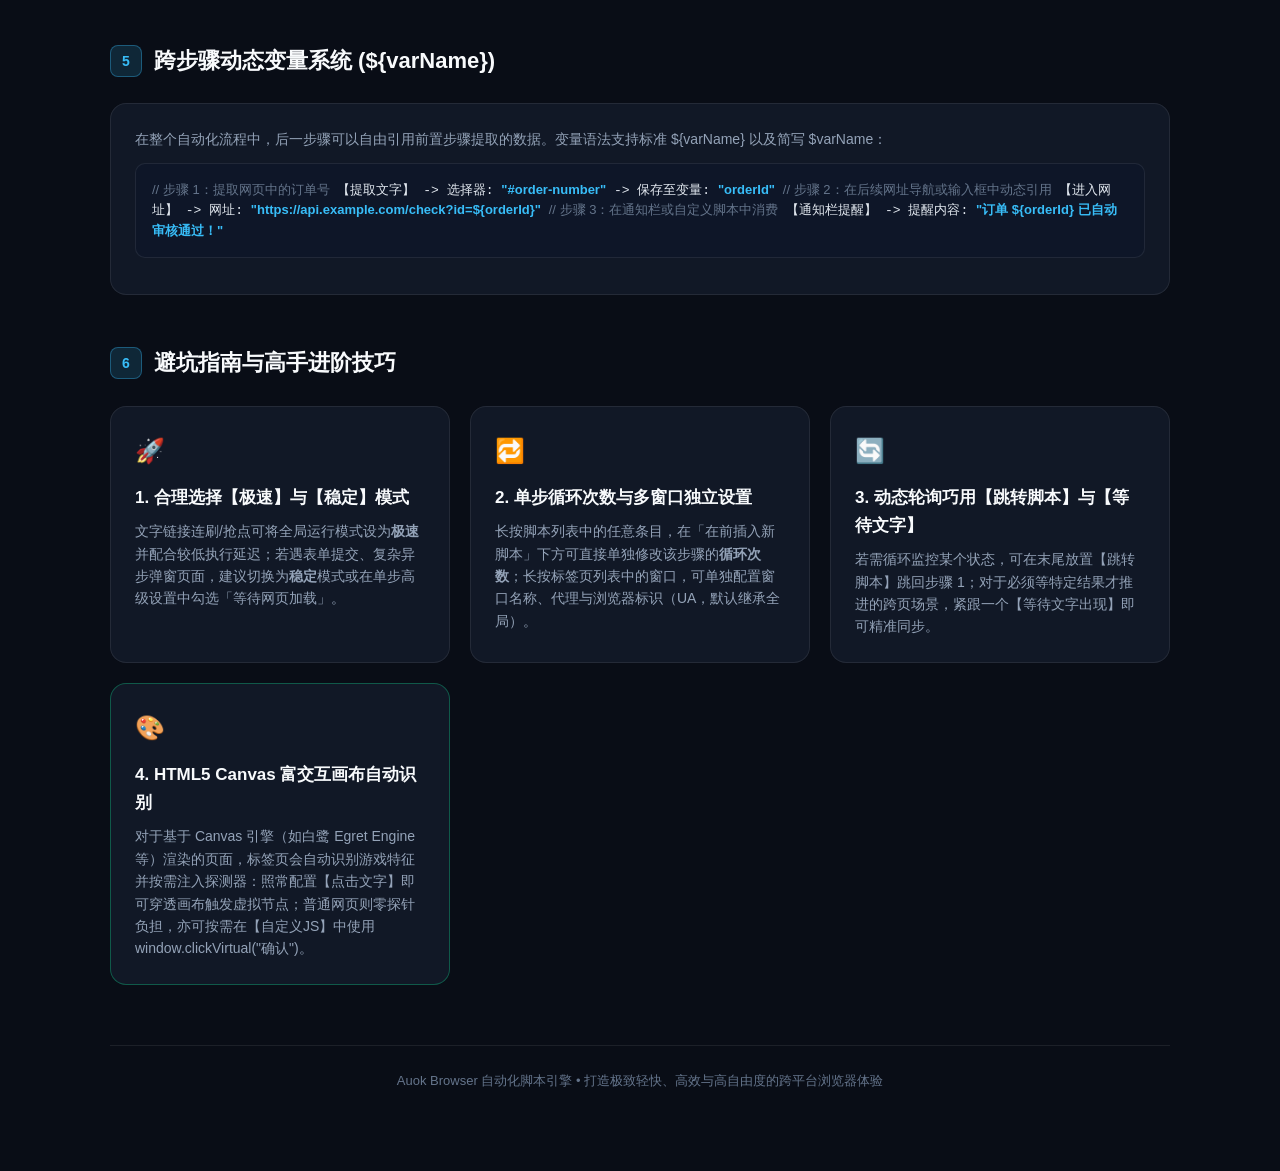
==== commit c5e37bbe: "added" ====
--- a/assets/guide.html
+++ b/assets/guide.html
@@ -293,7 +293,7 @@
   <div class="container">
     <!-- Hero Banner -->
     <header class="hero">
-      <div class="hero-badge">⚡ Auok 自动化引擎官方使用教程</div>
+      <div class="hero-badge">⚡ Auok 自动化引擎官方使用教程 · v1.1.18</div>
       <h1>掌握浏览器自动化脚本的力量</h1>
       <p>无需繁琐的编程基础，通过可视化录制与 25+ 种强大动作模块，轻松实现自动签到、表单批量提交、网页巡检与智能流程编排。</p>
       <div class="hero-actions">
@@ -321,9 +321,14 @@
           <p>针对现代 Vue 3、React 18、Angular 等框架，底层原生派发完整的 PointerDown、MouseDown、PointerUp、Click 等全套事件，杜绝“点了没反应”。</p>
         </div>
         <div class="card">
+          <div class="card-icon">🚀</div>
+          <h3>双运行模式：极速 / 稳定</h3>
+          <p>在全局设置中可自由切换<strong>极速（默认）</strong>与<strong>稳定</strong>模式，并实时显示在右侧面板、多窗口简报与悬浮胶囊中。极速模式按延迟直接推进，不等整页子资源；稳定模式会完整等待页面与 DOM 就绪。</p>
+        </div>
+        <div class="card">
           <div class="card-icon">🛡️</div>
-          <h3>毫秒级智能等待与超时防护</h3>
-          <p>自动识别页面加载状态，纯页面内交互秒级秒通，具备每步 30 秒安全超时熔断，防止任务死锁。</p>
+          <h3>自动游戏探测与超时熔断</h3>
+          <p>普通网页保持极致轻量且无额外动画光圈；打开含白鹭（Egret）/ Canvas 画布的页面时自动识别并按需挂载游戏探针。支持自定义毫秒级超时与未找到跳过策略，防止任务卡死。</p>
         </div>
       </div>
     </section>
@@ -433,7 +438,7 @@
               <tr>
                 <td><span class="tag tag-blue">页面动作</span></td>
                 <td><strong>点击文字</strong></td>
-                <td>在网页中仿真点击匹配文本。<strong>全新支持双模穿透</strong>：常规 DOM 节点直接点击；若页面为 HTML5 Canvas 富交互画布（如白鹭 Egret 渲染引擎），底层探针自动穿透画布遍历内部交互节点，派发 touchTap 与物理触控事件！</td>
+                <td>在网页中仿真点击匹配文本，支持留空点击任意链接、分号 <code>;</code>/<code>；</code> 多词及前后位置过滤。普通网页走零回流快速通道；若页面为 HTML5 Canvas（如白鹭 Egret 引擎），标签页自动按需启用虚拟节点穿透，派发 touchTap 与物理触控事件！</td>
               </tr>
               <tr>
                 <td><span class="tag tag-purple">脚本控制</span></td>
@@ -453,7 +458,7 @@
               <tr>
                 <td><span class="tag tag-green">数据管理</span></td>
                 <td><strong>输入框提交</strong></td>
-                <td>快速填充指定表单字段，并仿真点击指定的提交按钮。</td>
+                <td>快速填充指定表单字段，支持正则占位符生成、<code>Enter键提交</code> 与「输入空以当前值提交」直接保留当前选中项提交。</td>
               </tr>
               <tr>
                 <td><span class="tag tag-green">数据管理</span></td>
@@ -468,7 +473,7 @@
               <tr>
                 <td><span class="tag tag-purple">脚本控制</span></td>
                 <td><strong>跳转脚本</strong></td>
-                <td>跳转至当前脚本集的任意指定序号（如跳转至第 1 步实现死循环监控）。</td>
+                <td>跳转至当前脚本集的任意指定序号（如跳转至第 1 步实现循环监控）。</td>
               </tr>
               <tr>
                 <td><span class="tag tag-purple">脚本控制</span></td>
@@ -482,18 +487,23 @@
               </tr>
               <tr>
                 <td><span class="tag tag-amber">逻辑判断</span></td>
+                <td><strong>逻辑脚本-出现文字</strong></td>
+                <td>判断页面指定范围内是否出现目标文字，并通过可视化<strong>子弹窗</strong>直接配置「出现 / 未出现」两个分支要执行的子动作。</td>
+              </tr>
+              <tr>
+                <td><span class="tag tag-amber">逻辑判断</span></td>
+                <td><strong>逻辑脚本-时间对比</strong></td>
+                <td>按设定时刻比较当前时间（支持 <code>yyyy-MM-dd HH:mm:ss</code>、<code>HH:mm:ss</code> 默认今天、及相对偏移 <code>+02:00:00</code>），通过<strong>子弹窗</strong>分流执行前后分支。</td>
+              </tr>
+              <tr>
+                <td><span class="tag tag-amber">逻辑判断</span></td>
                 <td><strong>逻辑脚本-数值对比</strong></td>
-                <td>提取页面指定区域数字并与目标值对比（&gt;、&lt;、=、&gt;=、&lt;=），根据结果跳转分支。</td>
-              </tr>
-              <tr>
-                <td><span class="tag tag-amber">逻辑判断</span></td>
-                <td><strong>数值对比-点击文字</strong></td>
-                <td>当提取到的数值满足条件时，立刻自动点击指定文本按钮。</td>
+                <td>提取页面指定区域数字并与目标值对比（&gt;、&lt;、=、&gt;=、&lt;=），同样支持<strong>子弹窗</strong>配置满足与不满足分支（已替代旧版「数值对比-点击文字」）。</td>
               </tr>
               <tr>
                 <td><span class="tag tag-amber">逻辑判断</span></td>
                 <td><strong>等待文字出现</strong></td>
-                <td>轮询等待异步加载的文字（如“支付成功”、“加载完毕”），超时可控。</td>
+                <td>轮询等待异步加载的文字（如“支付成功”、“加载完毕”），超时可控（统一为 <code>ms</code> 毫秒）。</td>
               </tr>
             </tbody>
           </table>
@@ -533,24 +543,24 @@
       </div>
       <div class="card-grid">
         <div class="card">
-          <div class="card-icon">💡</div>
-          <h3>1. 善用执行延迟 (100ms - 500ms)</h3>
-          <p>部分由 Ajax 驱动的网页在点击后需要少量时间渲染弹窗，建议在点击动作后加入 300ms 左右的执行延迟，体验极为平滑稳定。</p>
+          <div class="card-icon">🚀</div>
+          <h3>1. 合理选择【极速】与【稳定】模式</h3>
+          <p>文字链接连刷/抢点可将全局运行模式设为<strong>极速</strong>并配合较低执行延迟；若遇表单提交、复杂异步弹窗页面，建议切换为<strong>稳定</strong>模式或在单步高级设置中勾选「等待网页加载」。</p>
+        </div>
+        <div class="card">
+          <div class="card-icon">🔁</div>
+          <h3>2. 单步循环次数与多窗口独立设置</h3>
+          <p>长按脚本列表中的任意条目，在「在前插入新脚本」下方可直接单独修改该步骤的<strong>循环次数</strong>；长按标签页列表中的窗口，可单独配置窗口名称、代理与浏览器标识（UA，默认继承全局）。</p>
         </div>
         <div class="card">
           <div class="card-icon">🔄</div>
-          <h3>2. 动态轮询巧用【跳转脚本】</h3>
-          <p>若需循环等待或监控某个状态，可以在流程末尾放置一个【跳转脚本】，跳转回步骤 1，即可实现自动化无人值守轮询巡检。</p>
-        </div>
-        <div class="card">
-          <div class="card-icon">⚡</div>
-          <h3>3. 搭配【等待文字出现】防白屏</h3>
-          <p>对于跨页面大跳转，在【进入网址】之后紧跟一个【等待文字出现】，确保目标页面的核心 DOM 加载完成后再继续后续操作。</p>
+          <h3>3. 动态轮询巧用【跳转脚本】与【等待文字】</h3>
+          <p>若需循环监控某个状态，可在末尾放置【跳转脚本】跳回步骤 1；对于必须等特定结果才推进的跨页场景，紧跟一个【等待文字出现】即可精准同步。</p>
         </div>
         <div class="card" style="border-color: rgba(16, 185, 129, 0.4);">
           <div class="card-icon">🎨</div>
-          <h3>4. HTML5 Canvas 富交互画布自动化测试技巧</h3>
-          <p>对于基于 Canvas 引擎（如白鹭 Egret Engine 等）渲染的富交互 Web 应用，画面内无常规 DOM 按钮。Auok 现已支持底层虚拟节点穿透：照常配置【点击文字: 确认】➔【延时脚本: 500ms】➔【点击文字: 返回】即可自动定位舞台内部虚拟节点并触发触控事件；亦可在【自定义JS】中使用 <code>window.clickVirtual("确认")</code> 进行程序化模拟。</p>
+          <h3>4. HTML5 Canvas 富交互画布自动识别</h3>
+          <p>对于基于 Canvas 引擎（如白鹭 Egret Engine 等）渲染的页面，标签页会自动识别游戏特征并按需注入探测器：照常配置【点击文字】即可穿透画布触发虚拟节点；普通网页则零探针负担，亦可按需在【自定义JS】中使用 <code>window.clickVirtual("确认")</code>。</p>
         </div>
       </div>
     </section>
